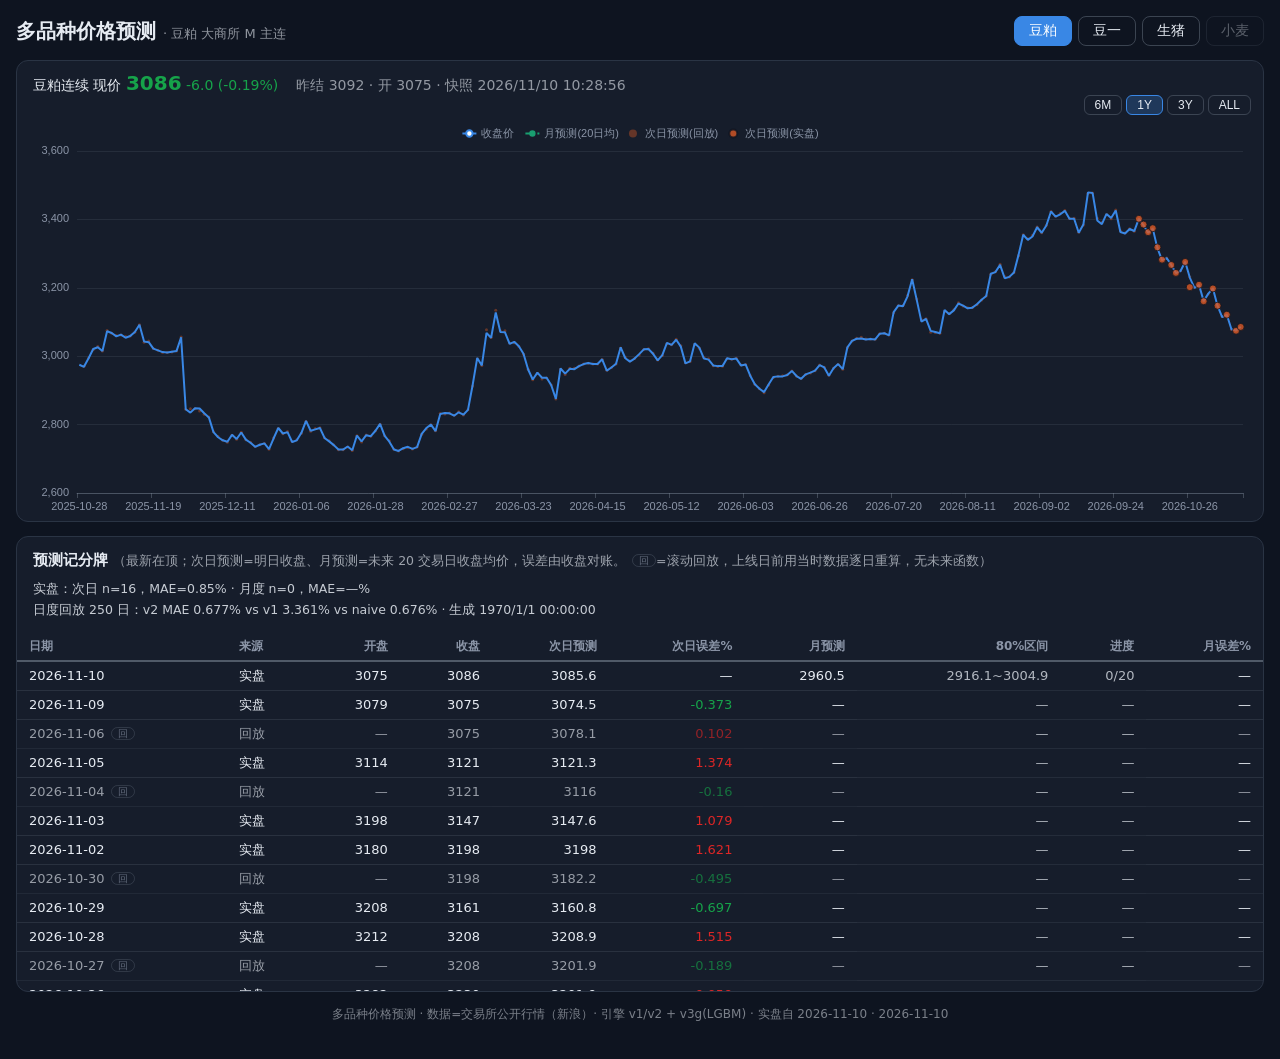
==== multi/index.html @ 56e729e0 "multi: ui fix (th/td align) + 250d replay + price history" ====
<!doctype html>
<html lang="zh-CN" class="dark">
<head>
<meta charset="UTF-8">
<meta name="viewport" content="width=device-width, initial-scale=1.0">
<meta http-equiv="Cache-Control" content="no-cache, must-revalidate">
<title>多品种价格预测</title>
<script src="../echarts.min.js"></script>
<style>
  :root { color-scheme: dark; }
  :root[data-theme="light"] { color-scheme: light; }
  body { margin:0; font-family: system-ui, -apple-system, "PingFang SC", "Microsoft YaHei", sans-serif;
         background:#0e1420; color:#e6ebf2; }
  :root[data-theme="light"] body { background:#f9f9f7; color:#0b0b0b; }
  .card { background:#161d2b; border:1px solid #2a3444; border-radius:12px; }
  :root[data-theme="light"] .card { background:#fcfcfb; border-color:#dcdad3; }
  .wrap { max-width:1400px; margin:0 auto; padding:16px; display:flex; flex-direction:column; gap:14px; }
  header { display:flex; flex-wrap:wrap; align-items:center; gap:10px; }
  h1 { font-size:20px; margin:0; font-weight:700; }
  h1 small { font-size:13px; font-weight:400; opacity:.6; }
  .tabs { display:flex; gap:6px; margin-left:auto; flex-wrap:wrap; }
  .tab { padding:5px 14px; border-radius:8px; border:1px solid rgba(128,140,155,.4);
         background:transparent; color:inherit; cursor:pointer; font-size:14px; }
  .tab.on { background:#3987e5; border-color:#3987e5; color:#fff; }
  .tab:disabled { opacity:.35; cursor:not-allowed; }
  .ranges { display:flex; gap:4px; }
  .rng { padding:2px 10px; font-size:12px; border-radius:6px; border:1px solid rgba(128,140,155,.35);
         background:transparent; color:inherit; cursor:pointer; }
  .rng.on { background:rgba(57,135,229,.25); border-color:#3987e5; }
  #chart { height:400px; padding:6px 4px 0; }
  .rt { display:flex; gap:18px; flex-wrap:wrap; padding:10px 16px 0; font-size:14px; align-items:baseline; }
  .rt b { font-size:20px; font-variant-numeric:tabular-nums; }
  .up { color:#dc2626; } .dn { color:#16a34a; } .mut { opacity:.6; }
  table { border-collapse:separate; border-spacing:0; width:100%; font-size:13px;
          font-variant-numeric:tabular-nums; }
  th { position:sticky; top:0; z-index:2; text-align:left; padding:7px 12px; font-size:12px;
       color:#8b95a7; background:#161d2b;
       box-shadow: inset 0 -2px 0 rgba(128,140,155,.55); white-space:nowrap; }
  :root[data-theme="light"] th { color:#52514e; background:#fcfcfb; }
  .r { text-align:right; }
  td { padding:5px 12px; border-bottom:1px solid rgba(128,140,155,.18); white-space:nowrap; }
  #sbWrap { max-height:360px; overflow:auto; }
  .card h3 { margin:0; padding:14px 16px 4px; font-size:15px; }
  .card h3 small { font-weight:400; opacity:.65; font-size:12.5px; }
  #sumline { padding:4px 16px 10px; font-size:12.5px; opacity:.85; line-height:1.7; }
  .pill { font-size:10px; padding:0 6px; border-radius:99px; border:1px solid rgba(128,140,155,.4);
          color:#8b95a7; margin-left:6px; vertical-align:1px; }
  tr.rp td { opacity:.62; }
  footer { text-align:center; font-size:12px; opacity:.5; padding-bottom:20px; }
  @media (max-width:640px){ #chart{height:300px} .rt{gap:12px} }
</style>
</head>
<body>
<div class="wrap">
  <header>
    <h1>多品种价格预测 <small id="sub">· 豆粕 大商所主连</small></h1>
    <div class="tabs" id="tabs"></div>
  </header>

  <section class="card">
    <div class="rt" id="rt"><span class="mut">加载中…</span></div>
    <div style="display:flex;justify-content:flex-end;padding:0 12px">
      <div class="ranges" id="ranges"></div>
    </div>
    <div id="chart"></div>
  </section>

  <section class="card">
    <h3>预测记分牌 <small>（最新在顶；次日预测=明日收盘、月预测=未来 20 交易日收盘均价，误差由收盘对账。<span class="pill">回</span>=滚动回放，上线日前用当时数据逐日重算，无未来函数）</small></h3>
    <div id="sumline"></div>
    <div id="sbWrap">
      <table>
        <thead><tr>
          <th>日期</th><th>来源</th>
          <th class="r">开盘</th><th class="r">收盘</th>
          <th class="r">次日预测</th><th class="r">次日误差%</th>
          <th class="r">月预测</th><th class="r">80%区间</th><th class="r">进度</th><th class="r">月误差%</th>
        </tr></thead>
        <tbody id="sbBody"></tbody>
      </table>
    </div>
  </section>

  <footer>多品种价格预测 · 数据=交易所公开行情（新浪）· 引擎 v1/v2 + v3g(LGBM) · 实盘自 2026-11-10 · 2026-11-10</footer>
</div>

<script>
const SYMS = {
  M: {name:'豆粕', exch:'大商所 M 主连'},
  A: {name:'豆一', exch:'大商所 A 主连'},
  L: {name:'生猪', exch:'大商所 LH 主连'},
  W: {name:'小麦', exch:'郑商所 WH · 数据源攻关中', disabled:true},
};
let cur = 'M', RNG = '1Y';
const chart = echarts.init(document.getElementById('chart'), null, {renderer:'canvas'});
const $ = id => document.getElementById(id);
const D = (x, d=1) => x==null ? '—' : (+x).toFixed(d);

async function j(url){ try { return await (await fetch(`${url}?v=${Date.now()}`)).json(); } catch(e){ return null; } }

async function load(code){
  cur = code;
  $('sub').textContent = '· ' + SYMS[code].name + ' ' + SYMS[code].exch;
  const [sb, rp, rp20, price, rt] = await Promise.all([
    j(`scoreboard_${code}.json`), j(`replay_${code}.json`), j(`replay20_${code}.json`),
    j(`price_${code}.json`), j(`rt_${code}.json`)]);
  renderRt(rt);
  renderChart(sb, rp, rp20, price);
  renderTable(sb, rp, rp20);
}

function renderRt(rt){
  const el = $('rt');
  if (!rt){ el.innerHTML = '<span class="mut">实时快照未生成（收盘拍后可用）</span>'; return; }
  const chg = rt.last - rt.prev_settle, p = chg/rt.prev_settle*100;
  const cls = chg >= 0 ? 'up' : 'dn';
  el.innerHTML =
    `<span>${rt.name} 现价 <b class="${cls}">${rt.last}</b>
       <span class="${cls}">${chg>=0?'+':''}${D(chg)} (${chg>=0?'+':''}${D(p,2)}%)</span></span>
     <span class="mut">昨结 ${rt.prev_settle} · 开 ${rt.open} · 快照 ${new Date(rt.ts*1000).toLocaleString('zh-CN')}</span>`;
}

const RANGE_DAYS = {'6M':126, '1Y':252, '3Y':750, 'ALL':1e9};

function renderChart(sb, rp, rp20, price){
  const prows = (price && price.rows) || sb.rows.filter(r=>r.close!=null).map(r=>({date:r.date,close:r.close}));
  const k = Math.max(0, prows.length - RANGE_DAYS[RNG]);
  const view = prows.slice(k);
  const dates = view.map(r=>r.date);
  const closes = view.map(r=>r.close);
  const inView = new Set(dates);
  // 次日预测点：回放（淡）+实盘（实）
  const rpPts = (rp && rp.rows || []).filter(r=>inView.has(r.date))
    .map(r=>[r.date, r.d2_pred]);
  const live = {}; (sb.rows||[]).forEach(r=>{ if(r.d2 && r.d2.pred!=null) live[r.date]=r.d2.pred; });
  const livePts = Object.entries(live).filter(d=>inView.has(d[0])).map(d=>[d[0],d[1]]);
  const m20 = (rp20 && rp20.rows || []).filter(r=>inView.has(r.date));
  const last = (sb.rows||[]).filter(r=>r.m && r.m.pred!=null).pop();
  const series = [
    { name:'收盘价', type:'line', data:closes, showSymbol:false,
      lineStyle:{width:2, color:'#3987e5'}, itemStyle:{color:'#3987e5'}, z:3 },
    { name:'月预测(20日均)', type:'line', data:m20.map(r=>[r.date, r.m_pred]), symbol:'circle',
      symbolSize:5, itemStyle:{color:'#199e70'}, lineStyle:{width:1, type:'dashed', color:'#199e70'}, z:4 },
    { name:'次日预测(回放)', type:'scatter', data:rpPts, symbolSize:3,
      itemStyle:{color:'#d95926', opacity:.4}, z:2 },
    { name:'次日预测(实盘)', type:'scatter', data:livePts, symbolSize:7,
      itemStyle:{color:'#d95926', borderColor:'#0e1420', borderWidth:1}, z:5 },
  ];
  if (last && last.m && last.m.pred!=null){
    series[1].data.push([dates[dates.length-1], last.m.pred]);
  }
  const opt = {
    backgroundColor:'transparent',
    grid:{left:56,right:16,top:30,bottom:28},
    legend:{top:2, textStyle:{color:'#8b95a7', fontSize:11}, itemWidth:14, itemHeight:8},
    tooltip:{trigger:'axis', backgroundColor:'#161d2b', borderColor:'#2a3444',
             textStyle:{color:'#e6ebf2', fontSize:12}},
    xAxis:{type:'category', data:dates, axisLine:{lineStyle:{color:'rgba(128,140,155,.4)'}},
           axisLabel:{color:'#8b95a7', fontSize:11}},
    yAxis:{type:'value', scale:true, splitLine:{lineStyle:{color:'rgba(128,140,155,.15)'}},
           axisLabel:{color:'#8b95a7', fontSize:11}},
    series,
  };
  chart.setOption(opt, true);
}

function renderTable(sb, rp, rp20){
  const live = {}; (sb.rows||[]).forEach(r=>live[r.date]=r);
  const rpBy = {}; (rp && rp.rows || []).forEach(r=>rpBy[r.date]=r);
  const m20 = {}; (rp20 && rp20.rows || []).forEach(r=>m20[r.date]=r);
  const all = [...new Set([...Object.keys(live), ...Object.keys(rpBy)])].sort().reverse();
  const body = all.map(d=>{
    const L = live[d], R = rpBy[d], isRp = !L && !!R;
    const d2 = L && L.d2 || {};
    const m = (L && L.m) || {};
    const d2e = d2.err!=null ? d2.err : (R ? R.d2_err : null);
    const d2c = d2e==null ? '' : (+d2e)>=0 ? 'up' : 'dn';
    const me = m.err!=null ? m.err : null;
    const mc = me==null ? '' : (+me)>=0 ? 'up' : 'dn';
    const band = m.lo80!=null ? `${m.lo80}~${m.hi80}` : '';
    const prog = m.prog!=null ? m.prog+'/20' : '';
    return `<tr${isRp?' class="rp"':''}>
      <td>${d}${isRp?'<span class="pill">回</span>':''}</td>
      <td>${isRp?'回放':'实盘'}</td>
      <td class="r">${L && L.open!=null ? L.open : '—'}</td>
      <td class="r">${L && L.close!=null ? L.close : (R ? R.d2_act : '—')}</td>
      <td class="r">${d2.pred!=null ? d2.pred : (R ? R.d2_pred : '—')}</td>
      <td class="r ${d2c}">${d2e!=null ? d2e : '—'}</td>
      <td class="r">${m.pred!=null ? m.pred : '—'}</td>
      <td class="r" style="opacity:.75">${band||'—'}</td>
      <td class="r" style="opacity:.75">${prog||'—'}</td>
      <td class="r ${mc}">${me!=null ? me : '—'}</td></tr>`;
  }).join('');
  $('sbBody').innerHTML = body || '<tr><td colspan="10" class="mut">暂无数据</td></tr>';
  const s = (sb && sb.summary) || {};
  let html = `实盘：次日 n=${s.nD??0}，MAE=${s.maeD??'—'}% · 月度 n=${s.nM??0}，MAE=${s.maeM??'—'}%`;
  if (rp && rp.summary){
    const rs = rp.summary;
    html += `<br>日度回放 ${rs.n} 日：v2 MAE ${rs.maeV2}% vs v1 ${rs.maeV1}% vs naive ${rs.maeNaive}%`;
  }
  if (rp20 && rp20.summary && rp20.summary.n){
    const ms = rp20.summary;
    html += ` · 月度回放 ${ms.n} 点：v3g MAE ${ms.maeM}% vs naive ${ms.maeNaive}%`;
  }
  html += ` · 生成 ${new Date((sb.generated_epoch||0)*1000).toLocaleString('zh-CN')}`;
  $('sumline').innerHTML = html;
}

// tabs & ranges
const tabsEl = $('tabs');
for (const [code,cfg] of Object.entries(SYMS)){
  const b = document.createElement('button');
  b.className = 'tab'; b.textContent = cfg.name; b.dataset.code = code;
  if (cfg.disabled){ b.disabled = true; b.title = cfg.exch; }
  else b.onclick = ()=>{ location.hash = code; };
  tabsEl.appendChild(b);
}
const rngEl = $('ranges');
for (const r of ['6M','1Y','3Y','ALL']){
  const b = document.createElement('button');
  b.className = 'rng' + (r===RNG?' on':''); b.textContent = r;
  b.onclick = ()=>{ RNG = r; rngEl.querySelectorAll('.rng').forEach(x=>x.classList.toggle('on',x===b)); refresh(); };
  rngEl.appendChild(b);
}
function syncTabs(){
  document.querySelectorAll('.tab').forEach(b=>b.classList.toggle('on', b.dataset.code===cur));
}
async function refresh(){ await load(cur); syncTabs(); }
window.addEventListener('hashchange', ()=>{
  const c = location.hash.slice(1);
  if (SYMS[c] && !SYMS[c].disabled){ load(c).then(syncTabs); }
});
const init = location.hash.slice(1);
if (SYMS[init] && !SYMS[init].disabled) cur = init;
load(cur).then(syncTabs);
window.addEventListener('resize', ()=>chart.resize());
</script>
</body>
</html>
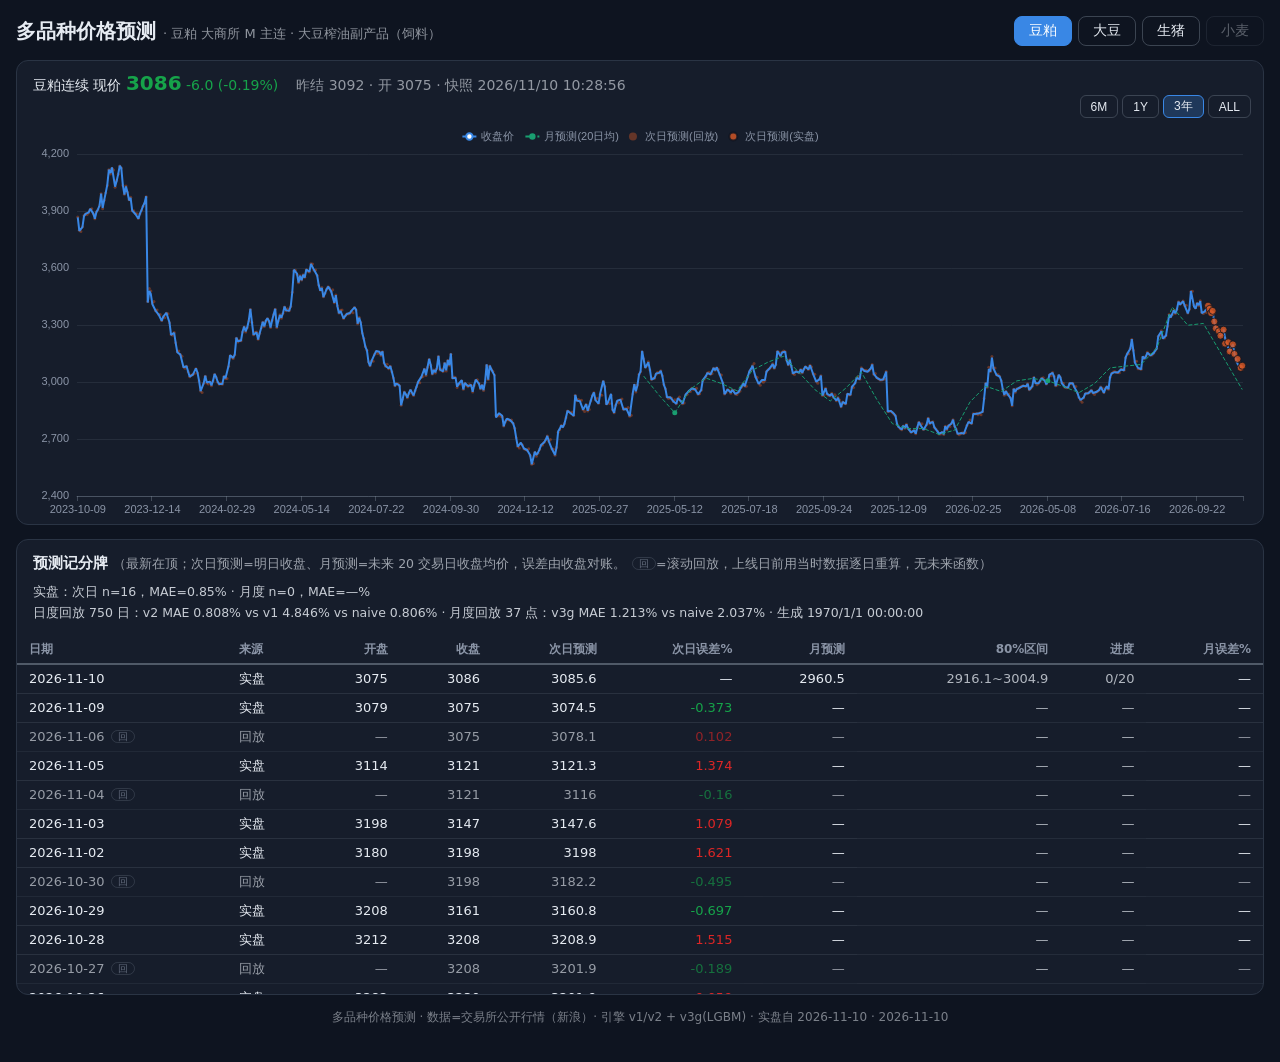
==== commit ca337b1a: "multi: 大豆改名 + 默认3年宽 + 750日回放" ====
--- a/multi/index.html
+++ b/multi/index.html
@@ -86,12 +86,12 @@
 
 <script>
 const SYMS = {
-  M: {name:'豆粕', exch:'大商所 M 主连'},
-  A: {name:'豆一', exch:'大商所 A 主连'},
+  M: {name:'豆粕', exch:'大商所 M 主连 · 大豆榨油副产品（饲料）'},
+  A: {name:'大豆', exch:'大商所 A 主连（黄大豆1号·国产豆）'},
   L: {name:'生猪', exch:'大商所 LH 主连'},
   W: {name:'小麦', exch:'郑商所 WH · 数据源攻关中', disabled:true},
 };
-let cur = 'M', RNG = '1Y';
+let cur = 'M', RNG = '3Y';
 const chart = echarts.init(document.getElementById('chart'), null, {renderer:'canvas'});
 const $ = id => document.getElementById(id);
 const D = (x, d=1) => x==null ? '—' : (+x).toFixed(d);
@@ -218,7 +218,7 @@
 const rngEl = $('ranges');
 for (const r of ['6M','1Y','3Y','ALL']){
   const b = document.createElement('button');
-  b.className = 'rng' + (r===RNG?' on':''); b.textContent = r;
+  b.className = 'rng' + (r===RNG?' on':''); b.textContent = r==='3Y' ? '3年' : r;
   b.onclick = ()=>{ RNG = r; rngEl.querySelectorAll('.rng').forEach(x=>x.classList.toggle('on',x===b)); refresh(); };
   rngEl.appendChild(b);
 }
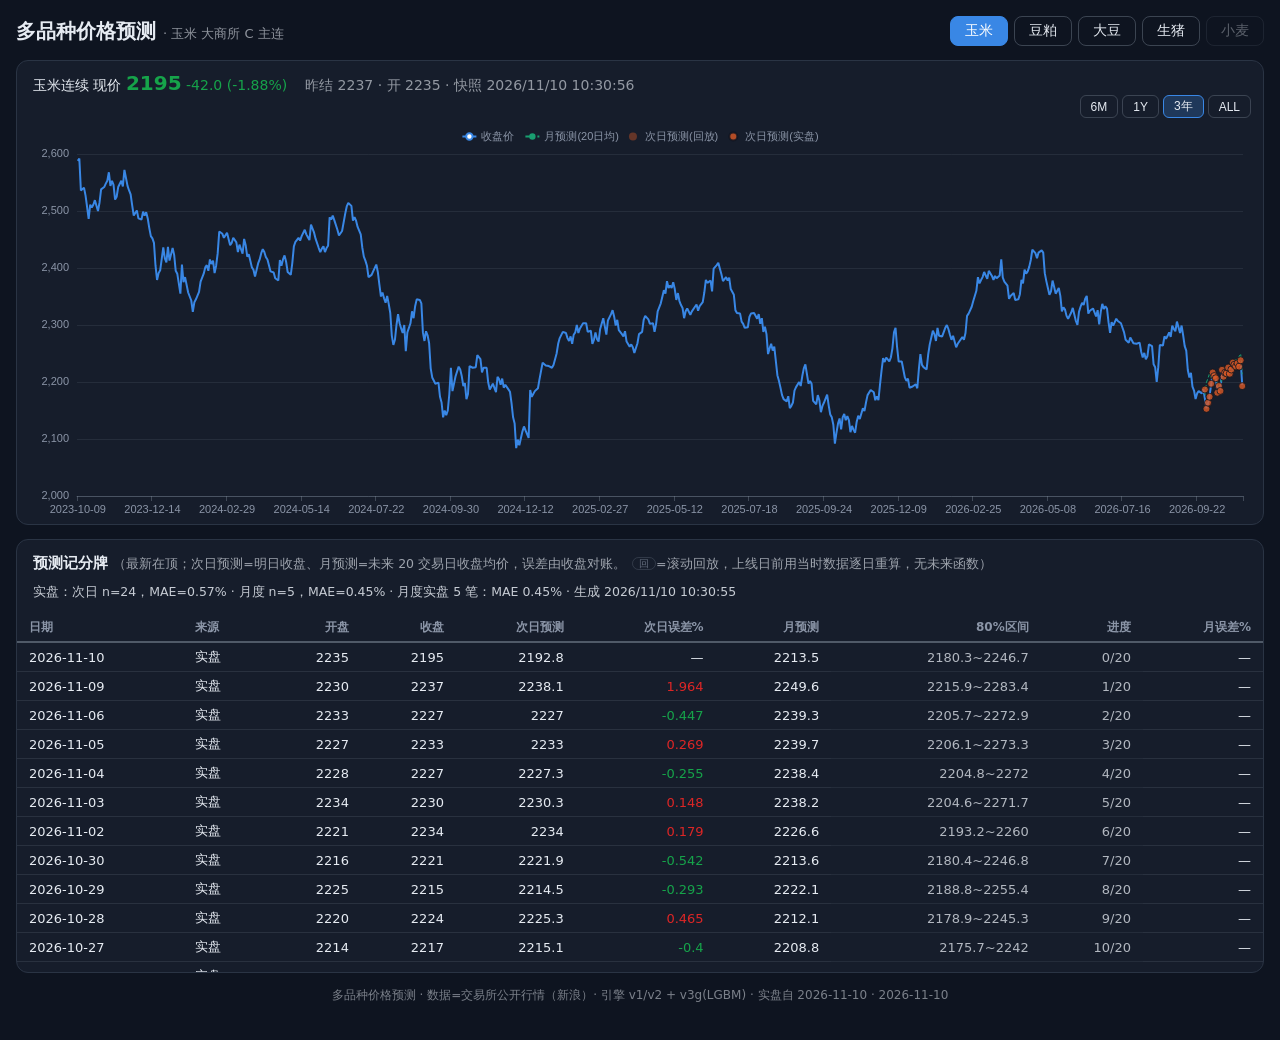
==== commit affa6a20: "四品种平等模板化重构：统一数据契约+单一卡片模板，玉米并入 C 四件套" ====
--- a/multi/index.html
+++ b/multi/index.html
@@ -86,12 +86,13 @@
 
 <script>
 const SYMS = {
+  C: {name:'玉米', exch:'大商所 C 主连'},
   M: {name:'豆粕', exch:'大商所 M 主连 · 大豆榨油副产品（饲料）'},
   A: {name:'大豆', exch:'大商所 A 主连（黄大豆1号·国产豆）'},
   L: {name:'生猪', exch:'大商所 LH 主连'},
   W: {name:'小麦', exch:'郑商所 WH · 数据源攻关中', disabled:true},
 };
-let cur = 'M', RNG = '3Y';
+let cur = 'C', RNG = '3Y';
 const chart = echarts.init(document.getElementById('chart'), null, {renderer:'canvas'});
 const $ = id => document.getElementById(id);
 const D = (x, d=1) => x==null ? '—' : (+x).toFixed(d);
@@ -200,7 +201,8 @@
   }
   if (rp20 && rp20.summary && rp20.summary.n){
     const ms = rp20.summary;
-    html += ` · 月度回放 ${ms.n} 点：v3g MAE ${ms.maeM}% vs naive ${ms.maeNaive}%`;
+    html += ms.live ? ` · 月度实盘 ${ms.n} 笔：MAE ${ms.maeM}%`
+                    : ` · 月度回放 ${ms.n} 点：v3g MAE ${ms.maeM}% vs naive ${ms.maeNaive}%`;
   }
   html += ` · 生成 ${new Date((sb.generated_epoch||0)*1000).toLocaleString('zh-CN')}`;
   $('sumline').innerHTML = html;
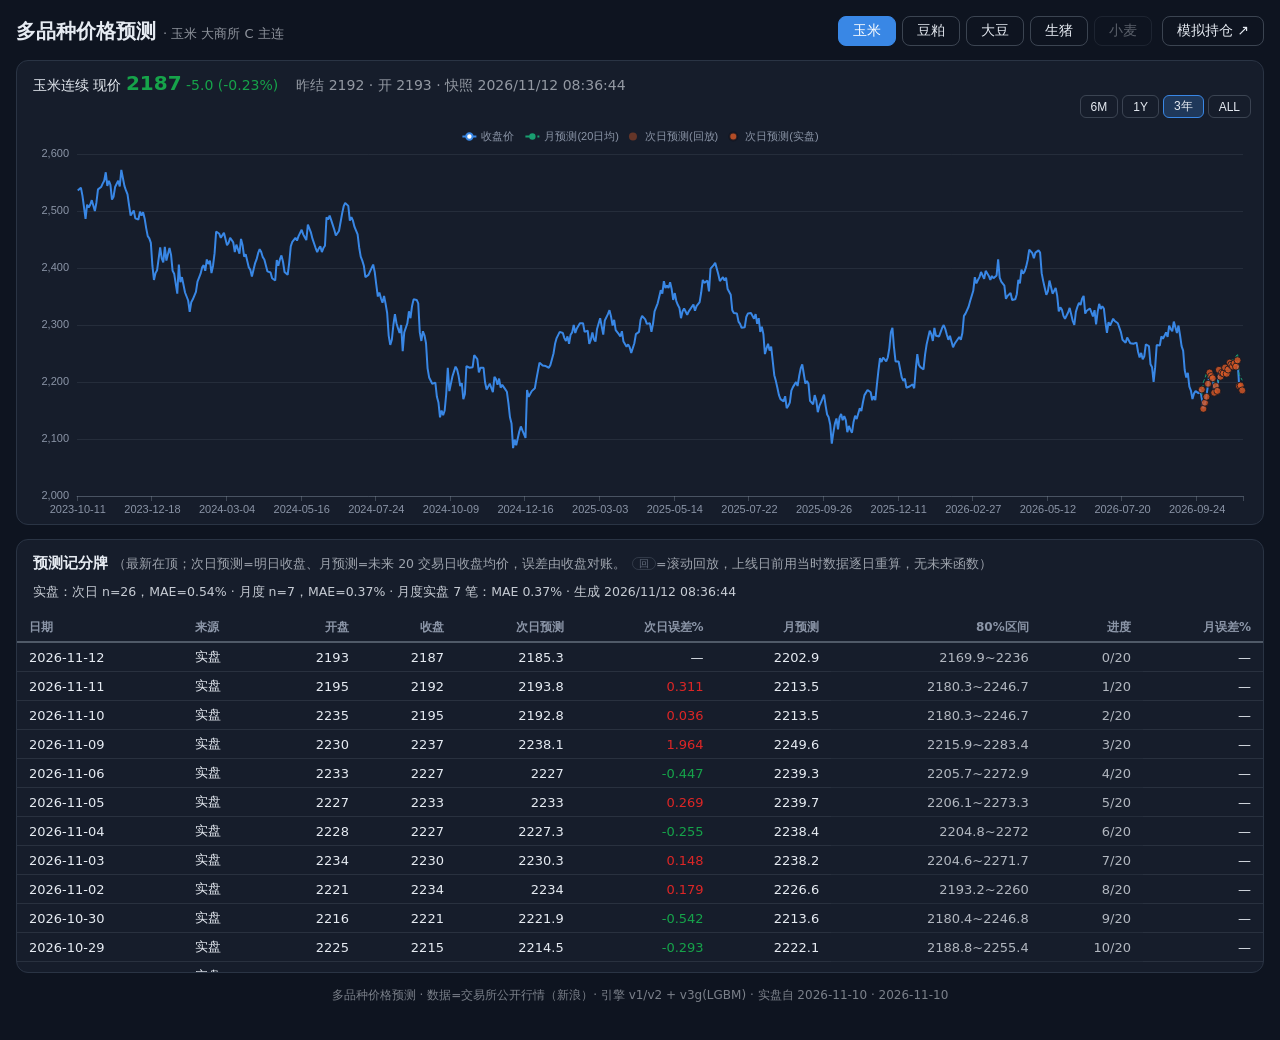
==== commit fa4c3034: "multi: 模拟持仓页(signals.html)+入口链接" ====
--- a/multi/index.html
+++ b/multi/index.html
@@ -54,7 +54,7 @@
 <div class="wrap">
   <header>
     <h1>多品种价格预测 <small id="sub">· 豆粕 大商所主连</small></h1>
-    <div class="tabs" id="tabs"></div>
+    <div class="tabs" id="tabs"></div><a class="tab" href="signals.html" style="text-decoration:none">模拟持仓 ↗</a>
   </header>
 
   <section class="card">
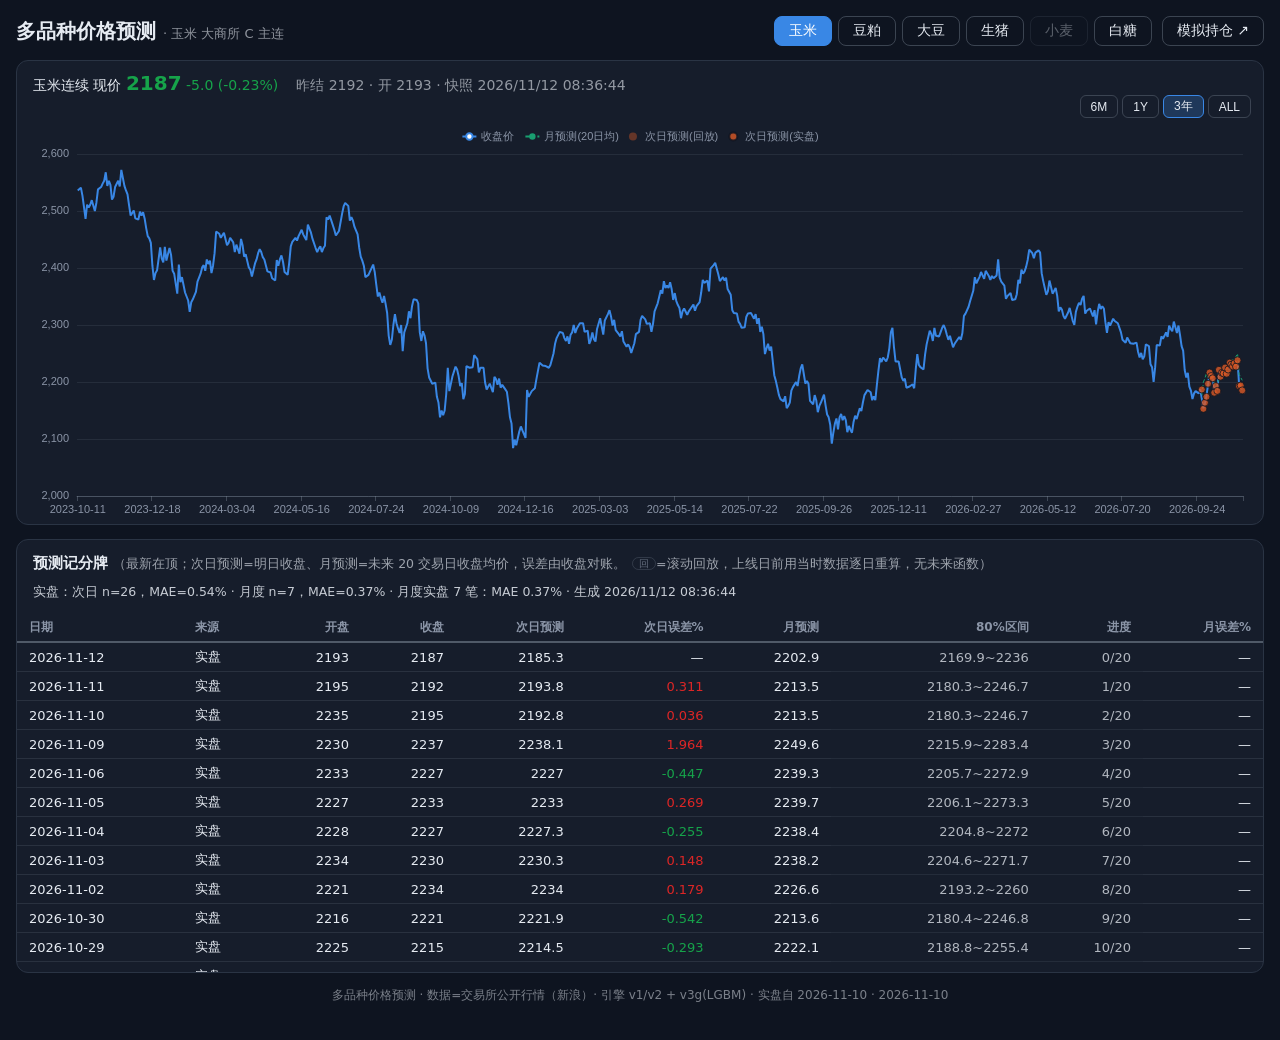
==== commit d8665e00: "multi: 白糖 SR 接入(郑商所,2006年史;今日16:45起出预测与信号)" ====
--- a/multi/index.html
+++ b/multi/index.html
@@ -91,6 +91,7 @@
   A: {name:'大豆', exch:'大商所 A 主连（黄大豆1号·国产豆）'},
   L: {name:'生猪', exch:'大商所 LH 主连'},
   W: {name:'小麦', exch:'郑商所 WH · 数据源攻关中', disabled:true},
+  SR: {name:'白糖', exch:'郑商所 SR 主连'},
 };
 let cur = 'C', RNG = '3Y';
 const chart = echarts.init(document.getElementById('chart'), null, {renderer:'canvas'});
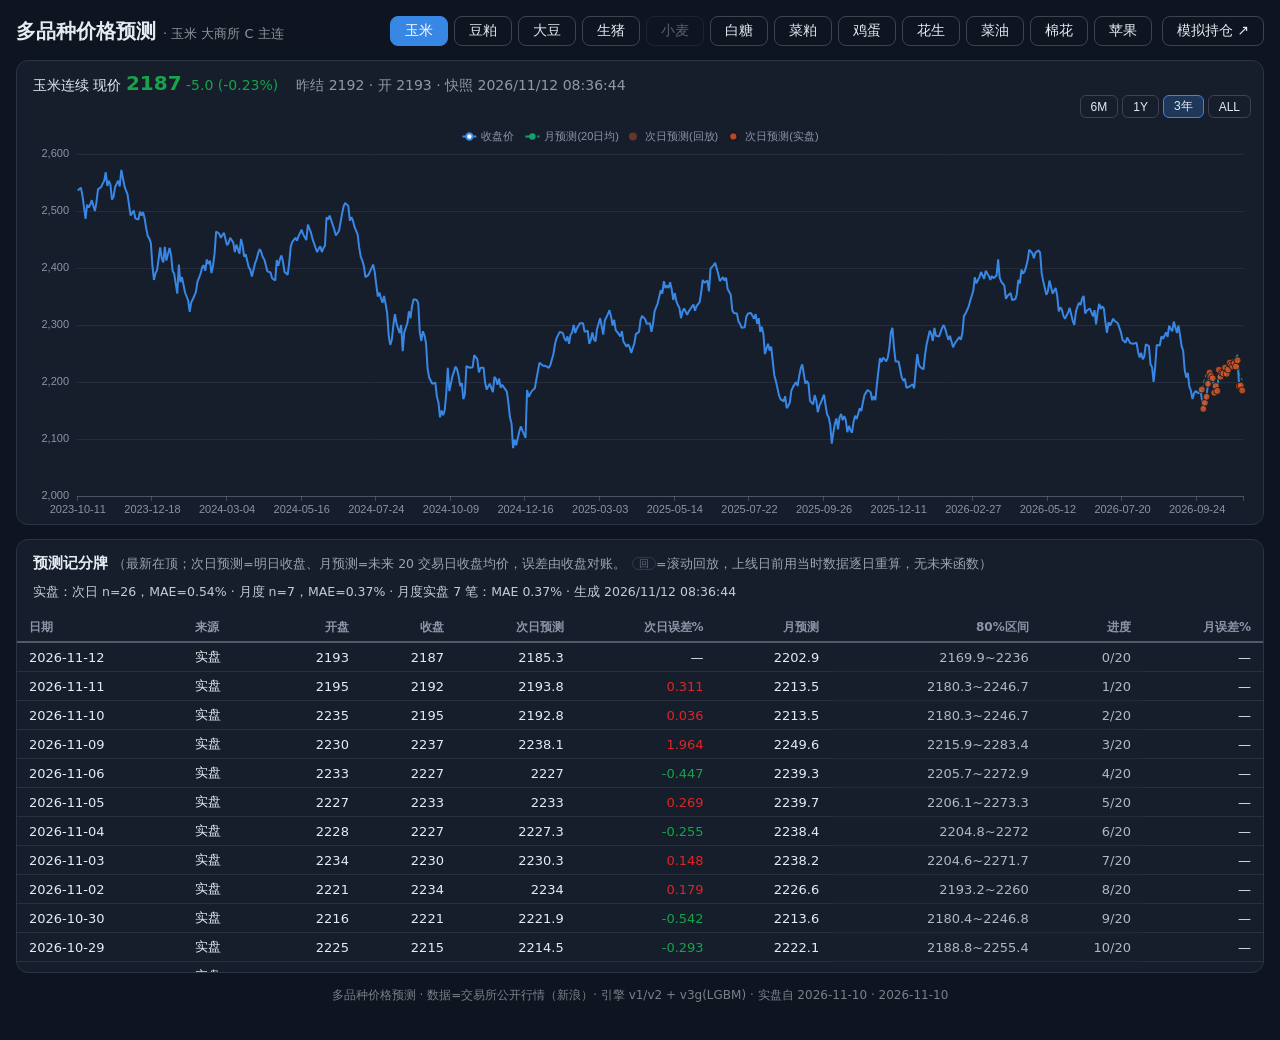
==== commit 03226196: "扩品类第二批6个: 菜粕RM/鸡蛋JD/花生PK/菜油OI/棉花CF/苹果AP(今日16:45首出预测;3年回放后台进行中)" ====
--- a/multi/index.html
+++ b/multi/index.html
@@ -92,6 +92,12 @@
   L: {name:'生猪', exch:'大商所 LH 主连'},
   W: {name:'小麦', exch:'郑商所 WH · 数据源攻关中', disabled:true},
   SR: {name:'白糖', exch:'郑商所 SR 主连'},
+  RM: {name:'菜粕', exch:'郑商所 RM 主连'},
+  JD: {name:'鸡蛋', exch:'大商所 JD 主连'},
+  PK: {name:'花生', exch:'郑商所 PK 主连'},
+  OI: {name:'菜油', exch:'郑商所 OI 主连'},
+  CF: {name:'棉花', exch:'郑商所 CF 主连'},
+  AP: {name:'苹果', exch:'郑商所 AP 主连'},
 };
 let cur = 'C', RNG = '3Y';
 const chart = echarts.init(document.getElementById('chart'), null, {renderer:'canvas'});
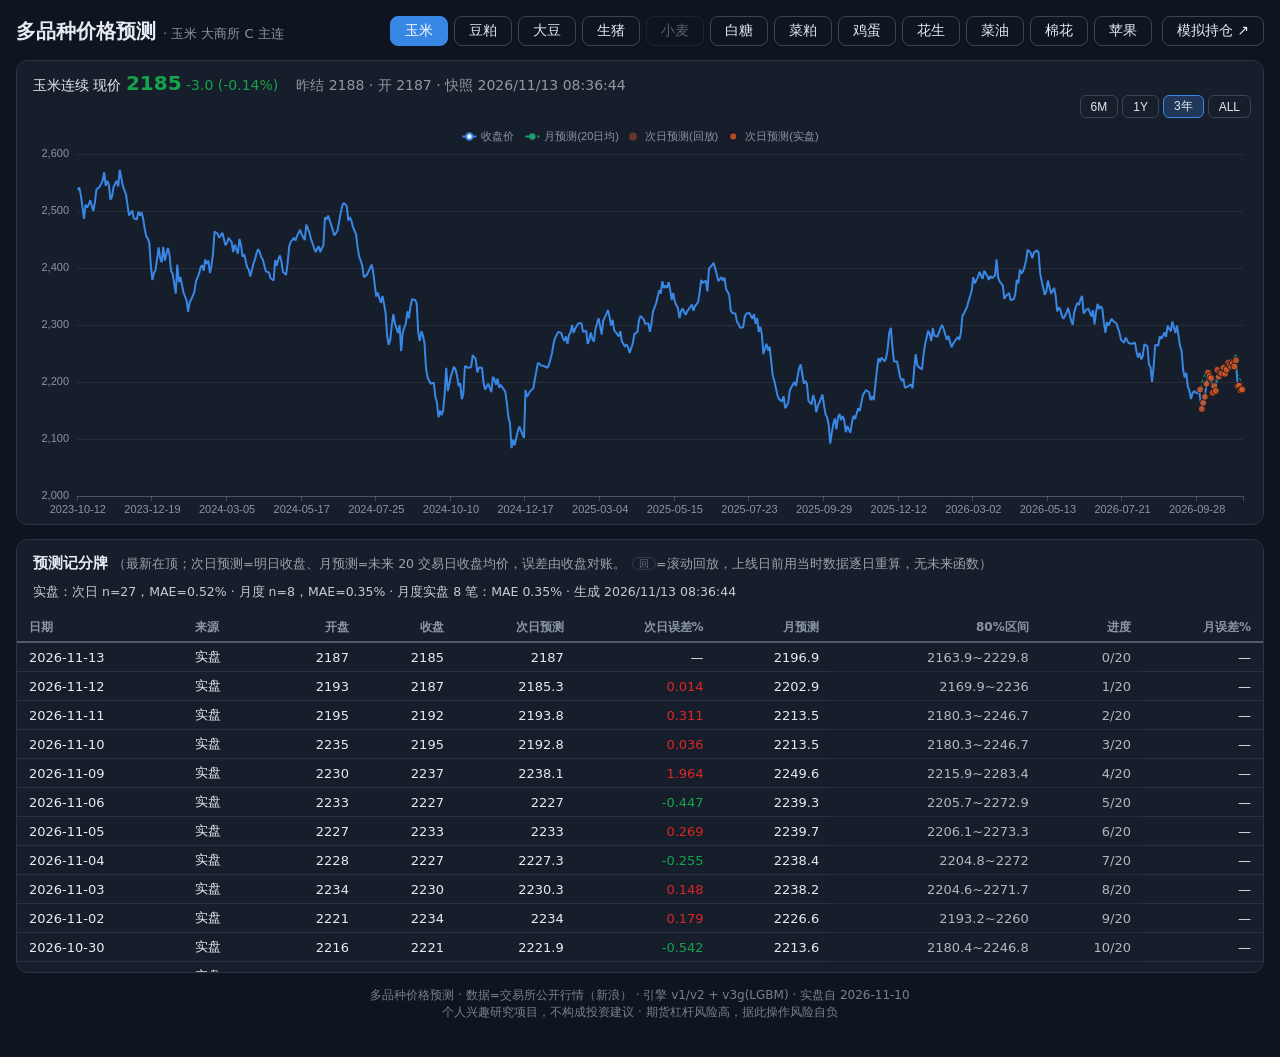
==== commit 09b4c510: "页面免责声明: 个人研究项目不构成投资建议,期货杠杆风险提示" ====
--- a/multi/index.html
+++ b/multi/index.html
@@ -81,7 +81,7 @@
     </div>
   </section>
 
-  <footer>多品种价格预测 · 数据=交易所公开行情（新浪）· 引擎 v1/v2 + v3g(LGBM) · 实盘自 2026-11-10 · 2026-11-10</footer>
+  <footer>多品种价格预测 · 数据=交易所公开行情（新浪） · 引擎 v1/v2 + v3g(LGBM) · 实盘自 2026-11-10<br>个人兴趣研究项目，不构成投资建议 · 期货杠杆风险高，据此操作风险自负</footer>
 </div>
 
 <script>
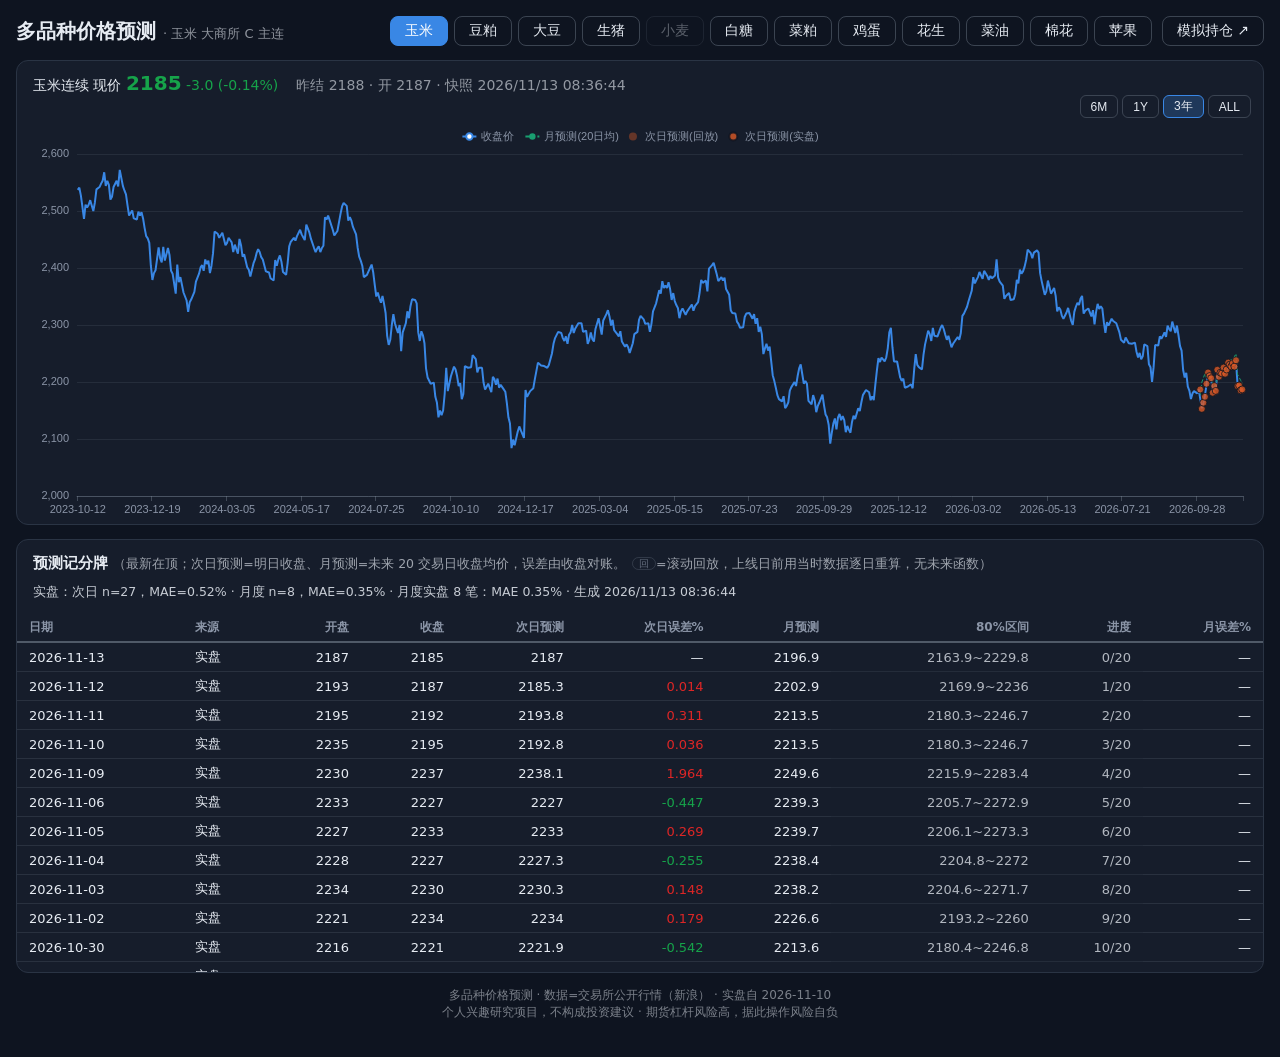
==== commit 03e7fe69: "footer 去引擎算法字样" ====
--- a/multi/index.html
+++ b/multi/index.html
@@ -81,7 +81,7 @@
     </div>
   </section>
 
-  <footer>多品种价格预测 · 数据=交易所公开行情（新浪） · 引擎 v1/v2 + v3g(LGBM) · 实盘自 2026-11-10<br>个人兴趣研究项目，不构成投资建议 · 期货杠杆风险高，据此操作风险自负</footer>
+  <footer>多品种价格预测 · 数据=交易所公开行情（新浪） · 实盘自 2026-11-10<br>个人兴趣研究项目，不构成投资建议 · 期货杠杆风险高，据此操作风险自负</footer>
 </div>
 
 <script>
